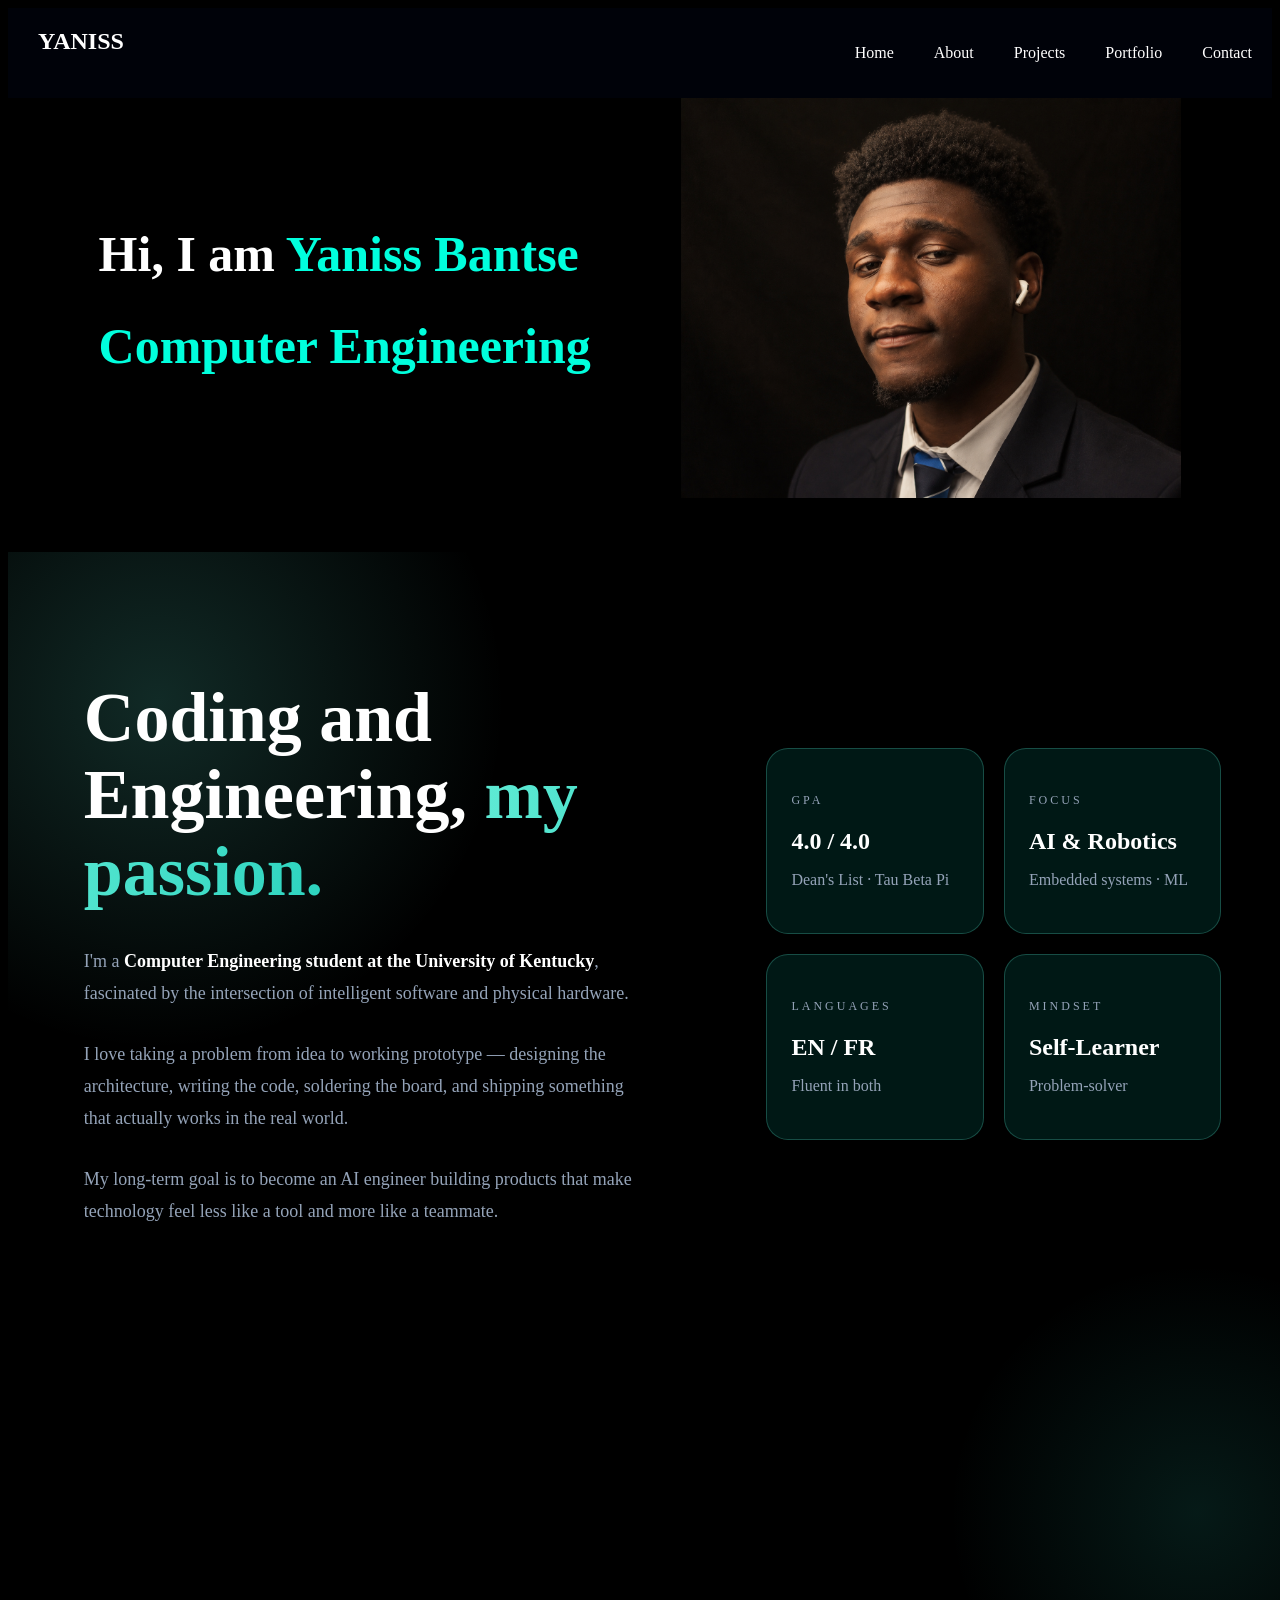
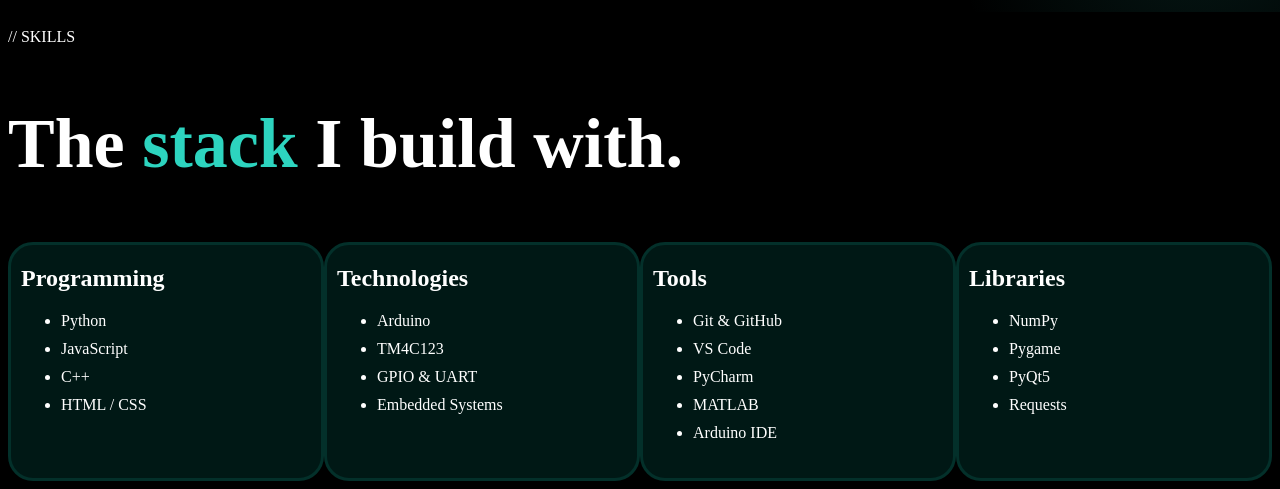
==== index.html @ 9fe417f1 "Add files via upload" ====
<!DOCTYPE html>
<html lang="en">
<head>
    <meta charset="UTF-8">
    <meta name="viewport" content="width=device-width, initial-scale=1.0">
    <link rel="stylesheet" href="style.css">
    <title>Yaniss Bantse Website</title>
</head>
<body>

    <div id="header">
            <h2 style="padding-left: 30px;">YANISS</h2>
            <nav id="navbar">
                <ul>
                    <li><a href="">Home</a></li>
                    <li><a href="">About</a></li>
                    <li><a href="">Projects</a></li>
                    <li><a href="">Portfolio</a></li>
                    <li><a href="">Contact</a></li>
                </ul>
            </nav>
    </div>
    <div id="container">
        <div id="home">
            <div id="small_intro">
            <h1>Hi, I am <span>Yaniss Bantse</span></h1>
            <h1><span>Computer Engineering</span></h1>
            </div>

            <div>
                <img src="Home_page image.png" id="home_page_image">
            </div>
        </div>

        <div class="about-section">


            <div class="about-container">

                <!-- LEFT -->
                <div class="about-left">

                    <h1>
                        Coding and Engineering,
                        <span class="gradient-text">my passion.</span>
                        
                    </h1>

                    <p>
                        I'm a <strong>Computer Engineering student at the University of Kentucky</strong>,
                        fascinated by the intersection of intelligent software and physical hardware.
                    </p>

                    <p>
                        I love taking a problem from idea to working prototype —
                        designing the architecture, writing the code, soldering the board,
                        and shipping something that actually works in the real world.
                    </p>

                    <p>
                        My long-term goal is to become an AI engineer building products
                        that make technology feel less like a tool and more like a teammate.
                    </p>

                </div>

                <!-- RIGHT -->
                <div class="about-right">

                    <div class="card">
                        <i class="fa-regular fa-bookmark"></i>
                        <h4>GPA</h4>
                        <h2>4.0 / 4.0</h2>
                        <p>Dean's List · Tau Beta Pi</p>
                    </div>

                    <div class="card">
                        <i class="fa-solid fa-brain"></i>
                        <h4>FOCUS</h4>
                        <h2>AI & Robotics</h2>
                        <p>Embedded systems · ML</p>
                    </div>

                    <div class="card">
                        <i class="fa-solid fa-earth-africa"></i>
                        <h4>LANGUAGES</h4>
                        <h2>EN / FR</h2>
                        <p>Fluent in both</p>
                    </div>

                    <div class="card">
                        <i class="fa-regular fa-lightbulb"></i>
                        <h4>MINDSET</h4>
                        <h2>Self-Learner</h2>
                        <p>Problem-solver</p>
                    </div>

                </div>

            </div>

        </div>

<!-- ================= SKILLS SECTION ================= -->

    <section class="skills-section">

        <p class="skills-label">// SKILLS</p>

        <h1 id="skills-title">
            The <span>stack</span> I build with.
        </h1>

        <div id="skills-container">

            <!-- CARD 1 -->

            <div class="skill-card">

                

                <h2>Programming</h2>

                <ul>
                    <li>Python</li>
                    <li>JavaScript</li>
                    <li>C++</li>
                    <li>HTML / CSS</li>
                </ul>

            </div>

            <!-- CARD 2 -->

            <div class="skill-card">

                

                <h2>Technologies</h2>

                <ul>
                    <li>Arduino</li>
                    <li>TM4C123</li>
                    <li>GPIO & UART</li>
                    <li>Embedded Systems</li>
                </ul>

            </div>

            <!-- CARD 3 -->

            <div class="skill-card">

                

                <h2>Tools</h2>

                <ul>
                    <li>Git & GitHub</li>
                    <li>VS Code</li>
                    <li>PyCharm</li>
                    <li>MATLAB</li>
                    <li>Arduino IDE</li>
                </ul>

            </div>

            <!-- CARD 4 -->

            <div class="skill-card">

                

                <h2>Libraries</h2>

                <ul>
                    <li>NumPy</li>
                    <li>Pygame</li>
                    <li>PyQt5</li>
                    <li>Requests</li>
                </ul>

            </div>

        </div>

    </section>
        
    </div>
</body>
</html>
---- style.css ----
body{
    background-color: black;
    color: white;
    min-height: 100vh;
}

#container{
    display: flex;
    flex-direction: column;
}

#header{
    display: flex;
    justify-content: space-between;
    position: sticky;
    top: 0;
    width: 100%;
    z-index: 1000;
    width: 100%;
    background: rgba(2, 6, 23, 0.4);
    backdrop-filter: blur(10px); 
}

#home{
    padding-bottom: 50px;
}

ul{
    display: flex;
    justify-content: space-between;
}

#navbar ul li{
    list-style: none;
    padding: 20px;
}


ul li a{
    position: relative;
    text-decoration: none;
    color: white;
}

ul li a::after{
    content: "";
    position: absolute;
    left: 0;
    bottom: -5px;
    width: 0;
    height: 3px;
    background: rgb(0, 255, 221);
    transition: width 1s ease;
}

ul li a:hover::after{
    width: 100%;
}

#home{
    display: flex;
    justify-content: space-evenly;
    align-items: center;
}

#small_intro h1{
    font-size: 50px;
}

#small_intro h1 span{
    color: rgb(0, 255, 221);
}

#home_page_image{
    width: 500px;
    height: 400px;
}

/* ================= ABOUT SECTION ================= */

.about-section{
    width: 90%;
    min-height: 100vh;
    padding: 80px 6%;
    background: black;
    overflow: hidden;
    position: relative;
}

/* BACKGROUND GLOW */

.about-section::before{
    content: "";
    position: absolute;
    width: 700px;
    height: 700px;
    background: radial-gradient(circle, rgba(94,234,212,0.18), transparent 70%);
    top: -200px;
    left: -200px;
}

.about-section::after{
    content: "";
    position: absolute;
    width: 500px;
    height: 500px;
    background: radial-gradient(circle, rgba(45,212,191,0.12), transparent 70%);
    bottom: -150px;
    right: -150px;
}

/* MAIN CONTAINER */

.about-container{
    width: 100%;
    display: flex;
    justify-content: space-between;
    align-items: center;
    gap: 40px;
    position: relative;
    z-index: 1;
}

/* ================= LEFT SIDE ================= */

.about-left{
    width: 50%;
}

.about-label{
    color: #5eead4;
    letter-spacing: 5px;
    font-size: 14px;
    margin-bottom: 30px;
    font-weight: 600;
}

.about-left h1{
    font-size: 70px;
    line-height: 1.1;
    color: white;
    margin-bottom: 35px;
    font-weight: 800;
}

.gradient-text{
    background: linear-gradient(to right, #5eead4, #2dd4bf);
    -webkit-background-clip: text;
    -webkit-text-fill-color: transparent;
}

.about-left p{
    color: #94a3b8;
    font-size: 18px;
    line-height: 1.8;
    margin-bottom: 28px;
}

.about-left strong{
    color: white;
}

/* ================= RIGHT SIDE ================= */

.about-right{
    width: 40%;
    display: grid;
    grid-template-columns: repeat(2, 1fr);
    gap: 20px;
}

.card{
    background: rgb(0, 24, 21);
    border: 1px solid rgba(94,234,212,0.25);
    border-radius: 22px;
    padding: 28px 24px;
    transition: 0.4s ease;
    backdrop-filter: blur(10px);
}

.card:hover{
    transform: translateY(-8px);
    border-color: #5eead4;
    box-shadow: 0 0 25px rgba(94,234,212,0.15);
}

.card i{
    font-size: 30px;
    color: #5eead4;
    margin-bottom: 20px;
}

.card h4{
    color: #94a3b8;
    font-size: 12px;
    letter-spacing: 3px;
    margin-bottom: 15px;
    font-weight: 500;
}

.card h2{
    font-size: 24px;
    color: white;
    margin-bottom: 10px;
}

.card p{
    color: #94a3b8;
    font-size: 16px;
}

/* ================= RESPONSIVE ================= */

@media(max-width:1100px){

    .about-container{
        flex-direction: column;
    }

    .about-left,
    .about-right{
        width: 100%;
    }

    .about-left h1{
        font-size: 55px;
    }
}

@media(max-width:700px){

    .about-section{
        padding: 60px 25px;
    }

    .about-right{
        grid-template-columns: 1fr;
    }

    .about-left h1{
        font-size: 42px;
    }

    .about-left p{
        font-size: 16px;
    }
}

#skills-title{
    font-size: 70px;

}

#skills-title span{
    color: #2dd4bf;
}

#skills-container{
    display: flex;
    flex-direction: row;
    justify-content: space-evenly;
}

.skill-card{
    width: 300px;
    min-height: 100px;
    padding-left: 10px;
    padding-bottom: 10px;
    background-color: rgb(0, 24, 21);
    border: solid rgb(3, 48, 42);
    border-radius: 25px;
    transition: 0.4s ease;
    backdrop-filter: blur(10px);
}

.skill-card:hover{
    transform: translateY(-10px);
    border-color: #3de6cc;
    box-shadow: 0 0 20px rgba(3, 39, 33, 0.15),
    0 0 60px rgba(116, 225, 187, 0.1);;    
}

.skill-card:hover::before{
    opacity: 1;
}

.skill-card ul{
    display: flex;
    flex-direction: column;
}

.skill-card ul li{
    padding-bottom: 10px;
}

/* TABLETS */

@media(max-width:1200px){

    #skills-container{
       display: grid;
        grid-template-columns: repeat(2, 1fr);
        gap: 15px;
        align-items: center;
    }

}

/* PHONES */

@media(max-width:700px){

    #skills-container{
        grid-template-columns: 1fr;
    }

}
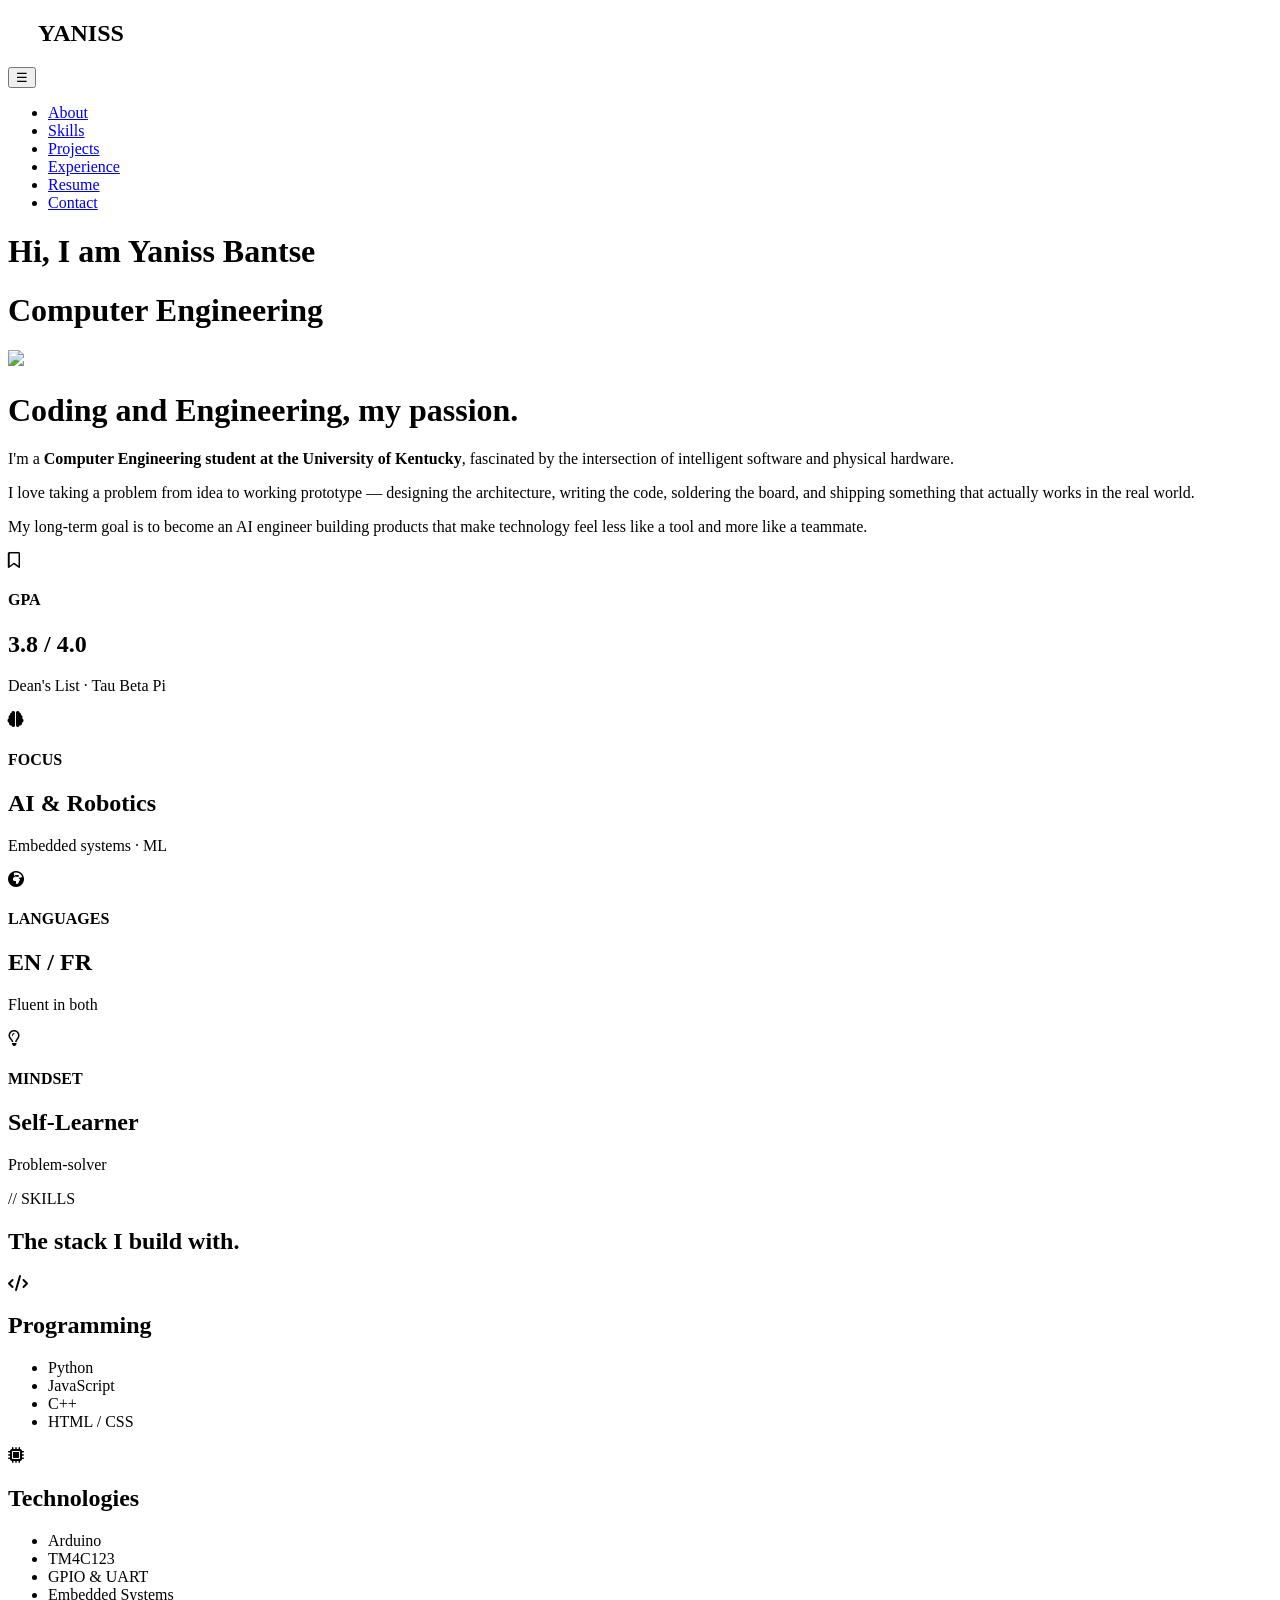
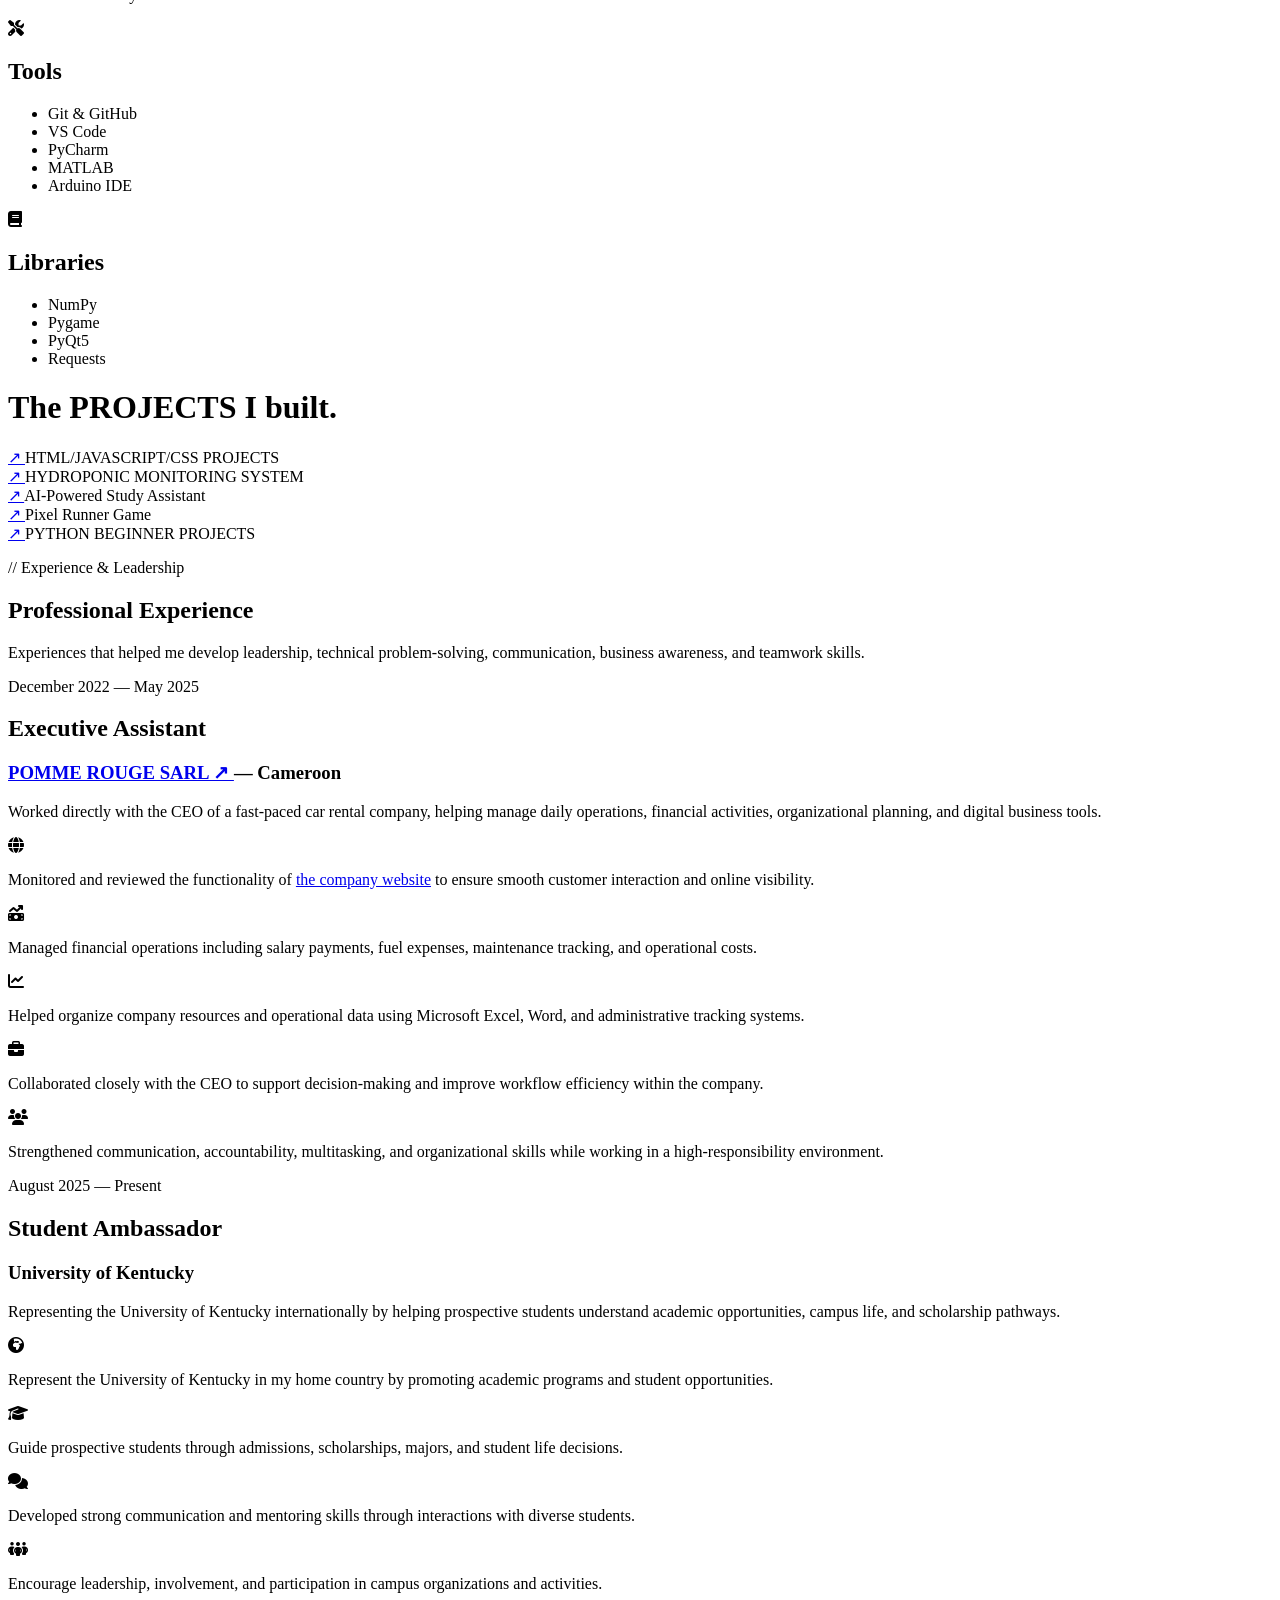
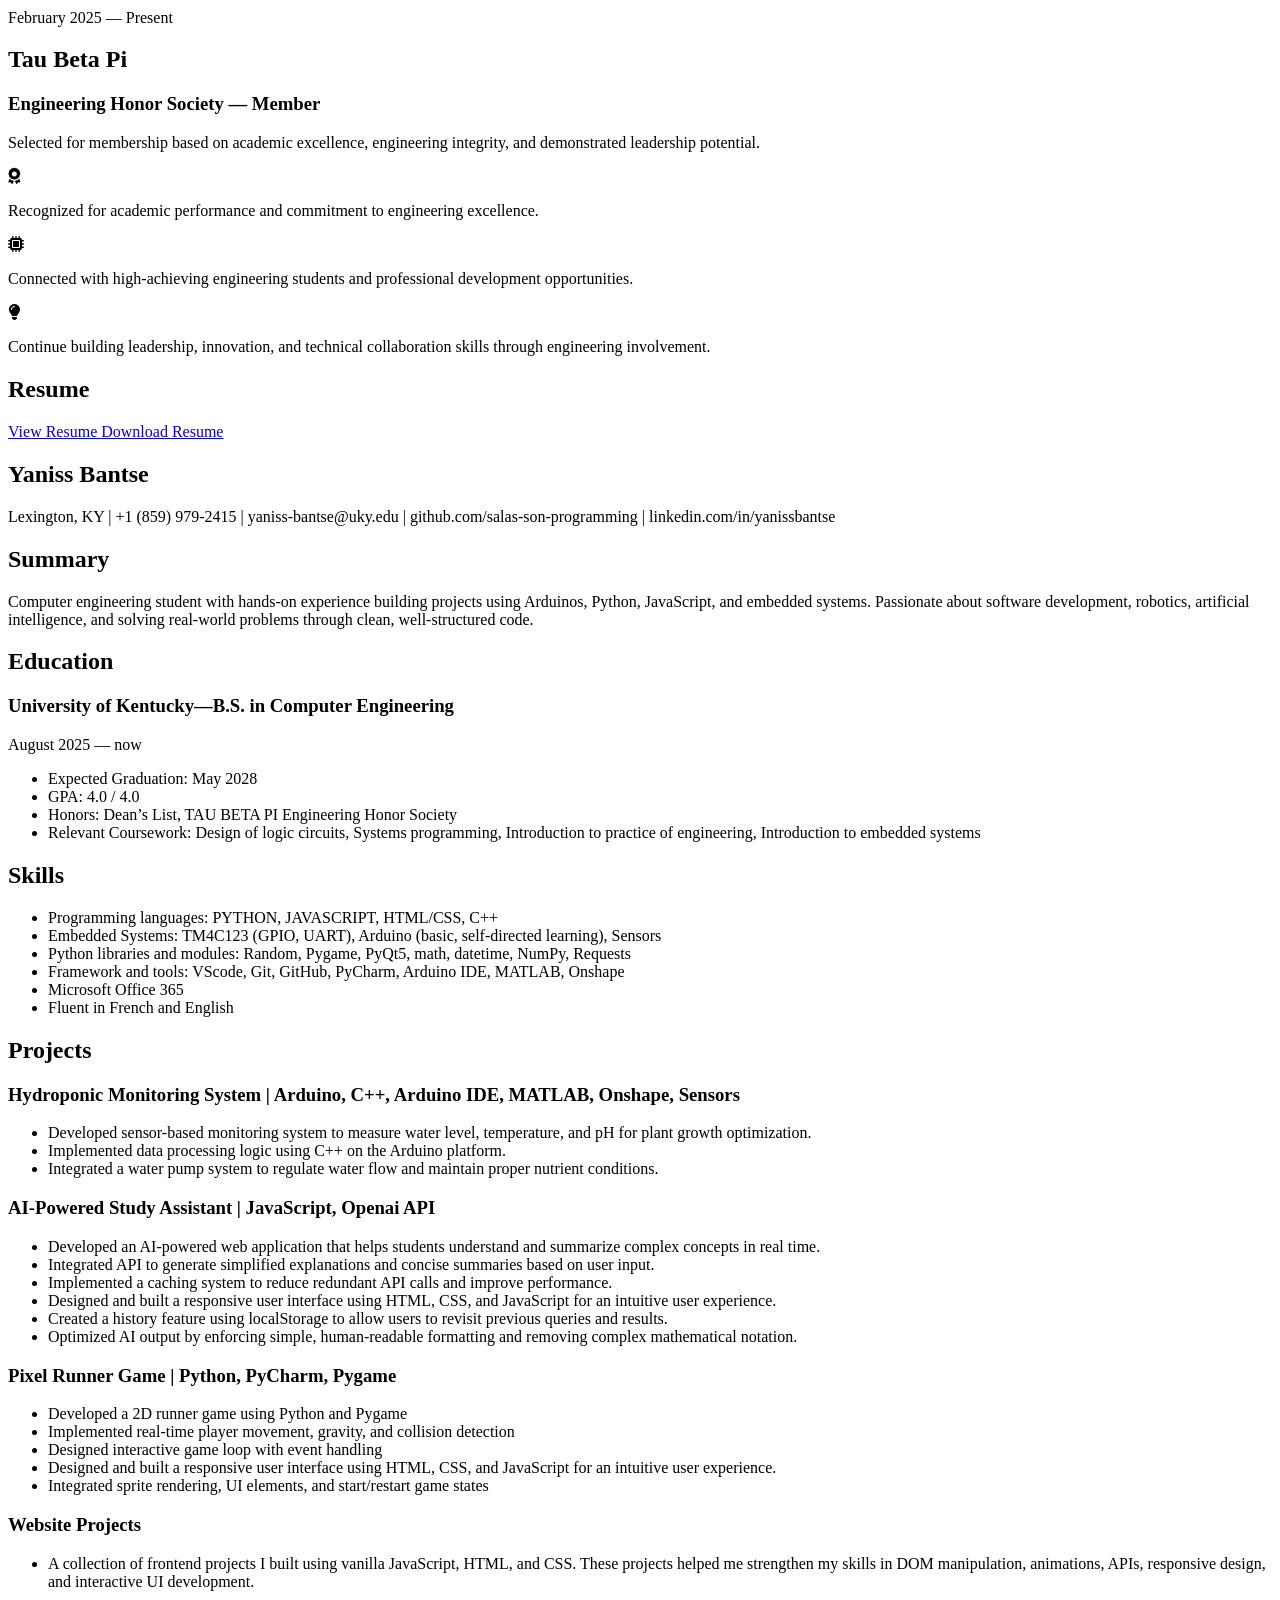
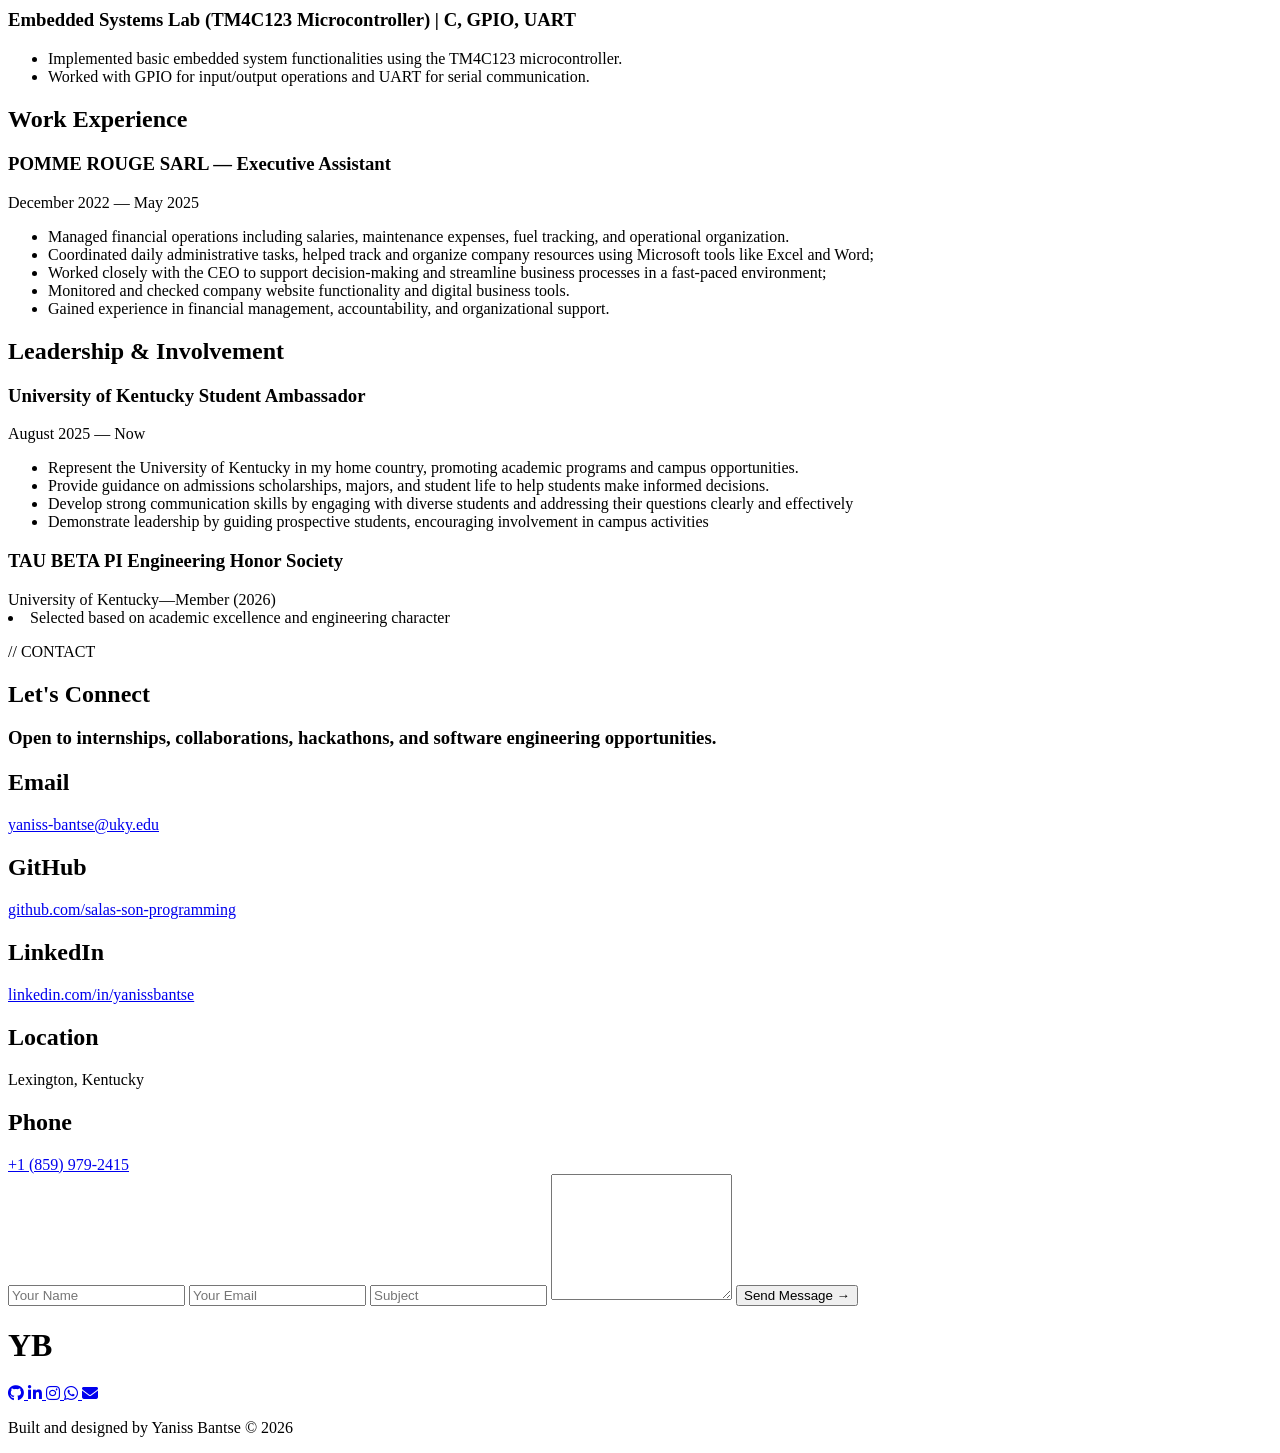
==== commit f93cddb1: "Add files via upload" ====
--- a/index.html
+++ b/index.html
@@ -4,22 +4,31 @@
     <meta charset="UTF-8">
     <meta name="viewport" content="width=device-width, initial-scale=1.0">
     <link rel="stylesheet" href="style.css">
-    <title>Yaniss Bantse Website</title>
+    <link rel="stylesheet" href="https://cdnjs.cloudflare.com/ajax/libs/font-awesome/7.0.1/css/all.min.css">
+    <link rel="stylesheet" href="https://cdnjs.cloudflare.com/ajax/libs/font-awesome/6.5.1/css/all.min.css">
+    <link rel="icon" type="image" href="favicon.jpeg">
+    <title>Yaniss Portfolio</title>
 </head>
 <body>
 
     <div id="header">
             <h2 style="padding-left: 30px;">YANISS</h2>
+            <button id="menu-btn">☰</button>
             <nav id="navbar">
                 <ul>
-                    <li><a href="">Home</a></li>
-                    <li><a href="">About</a></li>
-                    <li><a href="">Projects</a></li>
-                    <li><a href="">Portfolio</a></li>
-                    <li><a href="">Contact</a></li>
+                    <li><a href="#about-section">About</a></li>
+                    <li><a href="#skills-section">Skills</a></li>
+                    <li><a href="#projects">Projects</a></li>
+                    <li><a href="#experience-section">Experience</a></li>
+                    <li><a href="#resume-section">Resume</a></li>
+                    <li><a href="#contact-section">Contact</a></li>
                 </ul>
             </nav>
     </div>
+
+
+    </div>
+
     <div id="container">
         <div id="home">
             <div id="small_intro">
@@ -28,11 +37,11 @@
             </div>
 
             <div>
-                <img src="Home_page image.png" id="home_page_image">
-            </div>
-        </div>
-
-        <div class="about-section">
+                <img src="Home_page image.jpeg" id="home_page_image">
+            </div>
+        </div>
+
+        <div class="about-section" id="about-section">
 
 
             <div class="about-container">
@@ -70,7 +79,7 @@
                     <div class="card">
                         <i class="fa-regular fa-bookmark"></i>
                         <h4>GPA</h4>
-                        <h2>4.0 / 4.0</h2>
+                        <h2>3.8 / 4.0</h2>
                         <p>Dean's List · Tau Beta Pi</p>
                     </div>
 
@@ -103,89 +112,852 @@
 
 <!-- ================= SKILLS SECTION ================= -->
 
-    <section class="skills-section">
-
-        <p class="skills-label">// SKILLS</p>
-
-        <h1 id="skills-title">
-            The <span>stack</span> I build with.
+        <section class="skills-section" id="skills-section">
+
+            <p class="skills-label">// SKILLS</p>
+
+            <h1 id="skills-title">
+                The <span>stack</span> I build with.
+            </h1>
+
+            <div id="skills-container">
+
+                <!-- CARD 1 -->
+
+                <div class="skill-card">
+
+                    
+                    <i class="fa-solid fa-code"></i>
+                    <h2>Programming</h2>
+
+                    <ul>
+                        <li>Python</li>
+                        <li>JavaScript</li>
+                        <li>C++</li>
+                        <li>HTML / CSS</li>
+                    </ul>
+
+                </div>
+
+                <!-- CARD 2 -->
+
+                <div class="skill-card">
+
+                    
+                    <i class="fa-solid fa-microchip"></i>
+                    <h2>Technologies</h2>
+
+                    <ul>
+                        <li>Arduino</li>
+                        <li>TM4C123</li>
+                        <li>GPIO & UART</li>
+                        <li>Embedded Systems</li>
+                    </ul>
+
+                </div>
+
+                <!-- CARD 3 -->
+
+                <div class="skill-card">
+
+                    
+                    <i class="fa-solid fa-screwdriver-wrench"></i>
+                    <h2>Tools</h2>
+
+                    <ul>
+                        <li>Git & GitHub</li>
+                        <li>VS Code</li>
+                        <li>PyCharm</li>
+                        <li>MATLAB</li>
+                        <li>Arduino IDE</li>
+                    </ul>
+
+                </div>
+
+                <!-- CARD 4 -->
+
+                <div class="skill-card">
+
+                    
+                    <i class="fa-solid fa-book"></i>
+                    <h2>Libraries</h2>
+
+                    <ul>
+                        <li>NumPy</li>
+                        <li>Pygame</li>
+                        <li>PyQt5</li>
+                        <li>Requests</li>
+                    </ul>
+
+                </div>
+
+            </div>
+            
+        </section>
+
+        <div id="projects">
+
+            <h1 id="project-title">
+                The <span>PROJECTS</span> I built.
+            </h1>
+            <div id="projects-container">
+                
+        <div id="web_projects" class="project-card">
+            <a href="web_projects.html" class="project-link-arrow">
+        ↗
+            </a>    
+            <span>HTML/JAVASCRIPT/CSS PROJECTS</span>
+        </div>
+
+        <div id="hydro" class="project-card">
+            <a href="hydroponic.html" class="project-link-arrow">
+        ↗
+            </a> 
+            <span>HYDROPONIC MONITORING SYSTEM</span>
+        </div>
+
+        <div id="AI_assistant" class="project-card">
+            <a href="ai_assis.html" class="project-link-arrow">
+        ↗
+            </a> 
+            <span>AI-Powered Study Assistant</span>
+        </div>
+
+        <div id="pixel_run" class="project-card">
+            <a href="pixel_runner.html" class="project-link-arrow">
+        ↗
+            </a> 
+            <span>Pixel Runner Game</span>
+        </div>
+
+        <div id="python_projects" class="project-card">
+            <a href="https://github.com/salas-son-programming/Python_projects" class="project-link-arrow">
+        ↗
+            </a> 
+            <span>PYTHON BEGINNER PROJECTS</span>
+        </div>
+    </div>
+    </div>
+
+    <section class="experience-section" id="experience-section">
+
+        <div class="experience-header">
+
+            <p class="section-tag">// Experience & Leadership</p>
+
+            <h1>
+
+                Professional
+                <span>Experience</span>
+
+            </h1>
+
+            <p>
+
+                Experiences that helped me develop leadership,
+                technical problem-solving, communication,
+                business awareness, and teamwork skills.
+
+            </p>
+
+        </div>
+
+        <div class="timeline">
+
+            <!-- EXPERIENCE 1 -->
+
+            <div class="timeline-card">
+
+                <div class="timeline-date">
+
+                    December 2022 — May 2025
+
+                </div>
+
+                <div class="timeline-content">
+
+                    <h2>
+                        Executive Assistant
+                    </h2>
+
+                    <h3 class="company-name">
+        <a href="https://pommerouge.net/en" target="_blank">POMME ROUGE SARL ↗ </a>—
+        
+            Cameroon 
+        
+    </h3>
+
+                    <p class="experience-description">
+
+                        Worked directly with the CEO of a fast-paced
+                        car rental company, helping manage daily operations,
+                        financial activities, organizational planning,
+                        and digital business tools.
+
+                    </p>
+
+                    <div class="experience-points">
+
+
+                        <div class="point">
+
+                            <i class="fa-solid fa-globe"></i>
+
+                            <p>
+
+                                Monitored and reviewed the functionality
+                                of <a href="https://pommerouge.net/en" target="_blank" id="pomme_rouge_link">the company website</a> to ensure smooth
+                                customer interaction and online visibility.
+
+                            </p>
+
+                        </div>
+
+                        <div class="point">
+
+                            <i class="fa-solid fa-money-bill-trend-up"></i>
+
+                            <p>
+
+                                Managed financial operations including
+                                salary payments, fuel expenses,
+                                maintenance tracking, and operational costs.
+
+                            </p>
+
+                        </div>
+
+                        <div class="point">
+
+                            <i class="fa-solid fa-chart-line"></i>
+
+                            <p>
+
+                                Helped organize company resources and
+                                operational data using Microsoft Excel,
+                                Word, and administrative tracking systems.
+
+                            </p>
+
+                        </div>
+
+                        <div class="point">
+
+                            <i class="fa-solid fa-briefcase"></i>
+
+                            <p>
+
+                                Collaborated closely with the CEO to support
+                                decision-making and improve workflow efficiency
+                                within the company.
+
+                            </p>
+
+                        </div>
+
+                        <div class="point">
+
+                            <i class="fa-solid fa-users"></i>
+
+                            <p>
+
+                                Strengthened communication, accountability,
+                                multitasking, and organizational skills
+                                while working in a high-responsibility environment.
+
+                            </p>
+
+                        </div>
+
+                    </div>
+
+                </div>
+
+            </div>
+
+            <!-- EXPERIENCE 2 -->
+
+            <div class="timeline-card">
+
+                <div class="timeline-date">
+
+                    August 2025 — Present
+
+                </div>
+
+                <div class="timeline-content">
+
+                    <h2>
+                        Student Ambassador
+                    </h2>
+
+                    <h3>
+                        University of Kentucky
+                    </h3>
+
+                    <p class="experience-description">
+
+                        Representing the University of Kentucky internationally
+                        by helping prospective students understand academic
+                        opportunities, campus life, and scholarship pathways.
+
+                    </p>
+
+                    <div class="experience-points">
+
+                        <div class="point">
+
+                            <i class="fa-solid fa-earth-africa"></i>
+
+                            <p>
+
+                                Represent the University of Kentucky
+                                in my home country by promoting academic
+                                programs and student opportunities.
+
+                            </p>
+
+                        </div>
+
+                        <div class="point">
+
+                            <i class="fa-solid fa-graduation-cap"></i>
+
+                            <p>
+
+                                Guide prospective students through admissions,
+                                scholarships, majors, and student life decisions.
+
+                            </p>
+
+                        </div>
+
+                        <div class="point">
+
+                            <i class="fa-solid fa-comments"></i>
+
+                            <p>
+
+                                Developed strong communication and mentoring
+                                skills through interactions with diverse students.
+
+                            </p>
+
+                        </div>
+
+                        <div class="point">
+
+                            <i class="fa-solid fa-people-group"></i>
+
+                            <p>
+
+                                Encourage leadership, involvement,
+                                and participation in campus organizations
+                                and activities.
+
+                            </p>
+
+                        </div>
+
+                    </div>
+
+                </div>
+
+            </div>
+
+            <!-- EXPERIENCE 3 -->
+
+            <div class="timeline-card">
+
+                <div class="timeline-date">
+
+                    February 2025 — Present
+
+                </div>
+
+                <div class="timeline-content">
+
+                    <h2>
+                        Tau Beta Pi
+                    </h2>
+
+                    <h3>
+                        Engineering Honor Society — Member
+                    </h3>
+
+                    <p class="experience-description">
+
+                        Selected for membership based on academic excellence,
+                        engineering integrity, and demonstrated leadership potential.
+
+                    </p>
+
+                    <div class="experience-points">
+
+                        <div class="point">
+
+                            <i class="fa-solid fa-award"></i>
+
+                            <p>
+
+                                Recognized for academic performance
+                                and commitment to engineering excellence.
+
+                            </p>
+
+                        </div>
+
+                        <div class="point">
+
+                            <i class="fa-solid fa-microchip"></i>
+
+                            <p>
+
+                                Connected with high-achieving engineering students
+                                and professional development opportunities.
+
+                            </p>
+
+                        </div>
+
+                        <div class="point">
+
+                            <i class="fa-solid fa-lightbulb"></i>
+
+                            <p>
+
+                                Continue building leadership, innovation,
+                                and technical collaboration skills
+                                through engineering involvement.
+
+                            </p>
+
+                        </div>
+
+                    </div>
+
+                </div>
+
+            </div>
+
+        </div>
+
+    </section>
+    
+
+    <section id="resume-section">
+
+    <h1 class="resume-title">Resume</h1>
+
+    <div class="resume-buttons">
+
+        <a href="Yaniss Bantse's Resume.pdf" target="_blank" class="resume-btn">
+            View Resume
+        </a>
+
+        <a href="Yaniss Bantse's Resume.pdf" download class="resume-btn">
+            Download Resume
+        </a>
+
+    </div>
+
+    <div class="resume-container">
+
+        <!-- HEADER -->
+        <div class="resume-header">
+
+            <div>
+                <h1>Yaniss Bantse</h1>
+
+                <p>
+                    Lexington, KY |
+                    +1 (859) 979-2415 |
+                    yaniss-bantse@uky.edu |
+                    github.com/salas-son-programming |
+                    linkedin.com/in/yanissbantse
+                </p>
+            </div>
+
+        </div>
+
+
+        <!-- SUMMARY -->
+        <div class="resume-block">
+
+            <h2>Summary</h2>
+
+            <p>
+                Computer engineering student with hands-on experience
+                building projects using Arduinos, Python, JavaScript,
+                and embedded systems. Passionate about software
+                development, robotics, artificial intelligence,
+                and solving real-world problems through clean,
+                well-structured code.
+            </p>
+
+        </div>
+
+
+        <!-- EDUCATION -->
+        <div class="resume-block">
+
+            <h2>Education</h2>
+
+            <div class="resume-item">
+
+                <div class="resume-top">
+                    <h3>University of Kentucky—B.S. in Computer Engineering</h3>
+                    <span>August 2025 — now</span>
+                </div>
+
+                <ul>
+                    <li>Expected Graduation: May 2028</li>
+                    <li>GPA: 4.0 / 4.0</li>
+                    <li>Honors: Dean’s List, TAU BETA PI Engineering Honor Society </li>
+                    <li>Relevant Coursework: Design of logic circuits, Systems programming, Introduction to practice of engineering, Introduction to 
+                        embedded systems</li>
+                </ul>
+
+            </div>
+
+        </div>
+
+
+        <!-- SKILLS -->
+        <div class="resume-block">
+
+            <h2>Skills</h2>
+
+            <ul>
+                <li>Programming languages: PYTHON, JAVASCRIPT, HTML/CSS, C++ </li>
+                <li>Embedded Systems: TM4C123 (GPIO, UART), Arduino (basic, self-directed learning), Sensors </li>
+                <li>Python libraries and modules: Random, Pygame, PyQt5, math, datetime, NumPy, Requests </li>
+                <li>Framework and tools: VScode, Git, GitHub, PyCharm, Arduino IDE, MATLAB, Onshape</li>
+                <li>Microsoft Office 365</li>
+                <li>Fluent in French and English</li>
+            </ul>
+
+        </div>
+
+
+        <!-- PROJECTS -->
+        <div class="resume-block">
+
+            <h2>Projects</h2>
+
+            <div class="resume-item">
+
+                <div class="resume-top">
+                    <h3>Hydroponic Monitoring System | Arduino, C++, Arduino IDE, MATLAB, Onshape, Sensors</h3>
+                </div>
+
+                <ul>
+                    <li>Developed sensor-based monitoring system to measure water level, temperature, and pH for plant growth optimization. </li>
+                    <li>Implemented data processing logic using C++ on the Arduino platform.  </li>
+                    <li>Integrated a water pump system to regulate water flow and maintain proper nutrient conditions. </li>
+                </ul>
+
+            </div>
+
+
+            <div class="resume-item">
+
+                <div class="resume-top">
+                    <h3>AI-Powered Study Assistant | JavaScript, Openai API</h3>
+                </div>
+
+                <ul>
+                    <li>Developed an AI-powered web application that helps students understand and summarize complex concepts in real time. </li>
+                    <li>Integrated API to generate simplified explanations and concise summaries based on user input.   </li>
+                    <li>Implemented a caching system to reduce redundant API calls and improve performance. </li>
+                    <li>Designed and built a responsive user interface using HTML, CSS, and JavaScript for an intuitive user experience. </li>
+                    <li>Created a history feature using localStorage to allow users to revisit previous queries and results. </li>
+                    <li>Optimized AI output by enforcing simple, human-readable formatting and removing complex mathematical notation. </li>
+                </ul>
+
+            </div>
+
+
+            <div class="resume-item">
+
+                <div class="resume-top">
+                    <h3>Pixel Runner Game | Python, PyCharm, Pygame</h3>
+                </div>
+
+                <ul>
+                    <li> Developed a 2D runner game using Python and Pygame </li>
+                    <li>Implemented real-time player movement, gravity, and collision detection</li>
+                    <li>Designed interactive game loop with event handling  </li>
+                    <li>Designed and built a responsive user interface using HTML, CSS, and JavaScript for an intuitive user experience. </li>
+                    <li>Integrated sprite rendering, UI elements, and start/restart game states </li>
+                </ul>
+
+            </div>
+
+
+            <div class="resume-item">
+
+                <div class="resume-top">
+                    <h3>Website Projects </h3>
+                </div>
+
+                <ul>
+                    <li> A collection of frontend projects I built using vanilla JavaScript, HTML, and CSS. These projects helped me strengthen my skills in DOM manipulation, 
+                        animations, APIs, responsive design, and interactive UI development.   </li>
+                </ul>
+
+            </div>
+
+
+            <div class="resume-item">
+
+                <div class="resume-top">
+                    <h3>Embedded Systems Lab (TM4C123 Microcontroller) | C, GPIO, UART</h3>
+                </div>
+
+                <ul>
+                    <li>Implemented basic embedded system functionalities using the TM4C123 microcontroller.  </li>
+                    <li>Worked with GPIO for input/output operations and UART for serial communication. </li>
+                </ul>
+
+            </div>
+
+        </div>
+
+
+        <!-- EXPERIENCE -->
+        <div class="resume-block">
+
+            <h2>Work Experience</h2>
+
+            <div class="resume-item">
+
+                <div class="resume-top">
+                    <h3>POMME ROUGE SARL — Executive Assistant</h3>
+                    <span>December 2022 — May 2025</span>
+                </div>
+
+                <ul>
+                    <li>
+                        Managed financial operations including salaries,
+                        maintenance expenses, fuel tracking,
+                        and operational organization.
+                    </li>
+
+                    <li>
+                        Coordinated daily administrative tasks, helped track and organize company resources using Microsoft tools like Excel and Word;
+                    </li>
+
+                    <li>
+                        Worked closely with the CEO to support decision-making and streamline business processes in a fast-paced environment; 
+                    </li>
+
+                    <li>
+                        Monitored and checked company website functionality
+                        and digital business tools.
+                    </li>
+
+                    <li>
+                        Gained experience in financial management, accountability, and organizational support. 
+                    </li>
+
+                </ul>
+
+            </div>
+
+        </div>
+
+
+        <!-- LEADERSHIP -->
+        <div class="resume-block">
+
+            <h2>Leadership & Involvement</h2>
+
+            <div class="resume-item">
+
+                <div class="resume-top">
+                    <h3>University of Kentucky Student Ambassador</h3>
+                    <span>August 2025 — Now</span>
+                </div>
+
+                <ul>
+                    <li>
+                        Represent the University of Kentucky in my home country, promoting academic programs and campus opportunities. 
+                    </li>
+
+                    <li>
+                        Provide guidance on admissions scholarships, majors, and student life to help students make informed decisions.
+                    </li>
+
+                    <li>
+                        Develop strong communication skills by engaging with diverse students and addressing their questions clearly and effectively 
+                    </li>
+
+                    <li>
+                        Demonstrate leadership by guiding prospective students, encouraging involvement in campus activities
+                    </li>
+
+                </ul>
+
+            </div>
+
+
+            <div class="resume-item">
+
+                <div class="resume-top">
+                    <h3>TAU BETA PI Engineering Honor Society </h3><span>University of Kentucky—Member (2026)</span>
+                </div>
+
+                <li>Selected based on academic excellence and engineering character </li>
+
+            </div>
+
+        </div>
+
+    </div>
+
+</section>
+
+<section id="contact-section">
+
+    <div class="contact-header">
+
+        <p>// CONTACT</p>
+
+        <h1>
+            Let's <span>Connect</span>
         </h1>
 
-        <div id="skills-container">
-
-            <!-- CARD 1 -->
-
-            <div class="skill-card">
-
-                
-
-                <h2>Programming</h2>
-
-                <ul>
-                    <li>Python</li>
-                    <li>JavaScript</li>
-                    <li>C++</li>
-                    <li>HTML / CSS</li>
-                </ul>
-
-            </div>
-
-            <!-- CARD 2 -->
-
-            <div class="skill-card">
-
-                
-
-                <h2>Technologies</h2>
-
-                <ul>
-                    <li>Arduino</li>
-                    <li>TM4C123</li>
-                    <li>GPIO & UART</li>
-                    <li>Embedded Systems</li>
-                </ul>
-
-            </div>
-
-            <!-- CARD 3 -->
-
-            <div class="skill-card">
-
-                
-
-                <h2>Tools</h2>
-
-                <ul>
-                    <li>Git & GitHub</li>
-                    <li>VS Code</li>
-                    <li>PyCharm</li>
-                    <li>MATLAB</li>
-                    <li>Arduino IDE</li>
-                </ul>
-
-            </div>
-
-            <!-- CARD 4 -->
-
-            <div class="skill-card">
-
-                
-
-                <h2>Libraries</h2>
-
-                <ul>
-                    <li>NumPy</li>
-                    <li>Pygame</li>
-                    <li>PyQt5</li>
-                    <li>Requests</li>
-                </ul>
-
-            </div>
-
-        </div>
-
-    </section>
+        <h3>
+            Open to internships, collaborations,
+            hackathons, and software engineering opportunities.
+        </h3>
+
+    </div>
+
+
+    <div class="contact-container">
+
+        <!-- LEFT SIDE -->
+        <div class="contact-info">
+
+            <div class="contact-card">
+
+                <h2>Email</h2>
+
+                <a href="mailto:yaniss-bantse@uky.edu">
+                    yaniss-bantse@uky.edu
+                </a>
+
+            </div>
+
+
+            <div class="contact-card">
+
+                <h2>GitHub</h2>
+
+                <a href="https://github.com/salas-son-programming" target="_blank">
+                    github.com/salas-son-programming
+                </a>
+
+            </div>
+
+
+            <div class="contact-card">
+
+                <h2>LinkedIn</h2>
+
+                <a href="https://linkedin.com/in/yanissbantse" target="_blank">
+                    linkedin.com/in/yanissbantse
+                </a>
+
+            </div>
+
+
+            <div class="contact-card">
+
+                <h2>Location</h2>
+
+                <p>Lexington, Kentucky</p>
+
+            </div>
+
+            <div class="contact-card">
+
+                <h2>Phone</h2>
+
+                <a href="tel:+18599792415">
+                    +1 (859) 979-2415
+                </a>
+
+            </div>
+
+        </div>
+
+
+        <!-- RIGHT SIDE -->
+        <form class="contact-form">
+
+            <input type="text" placeholder="Your Name">
+
+            <input type="email" placeholder="Your Email">
+
+            <input type="text" placeholder="Subject">
+
+            <textarea 
+                placeholder="Your Message"
+                rows="8">
+            </textarea>
+
+            <button type="submit">
+                Send Message →
+            </button>
+
+        </form>
+
+    </div>
+
+</section>
+
+<footer id="footer">
+
+    <div class="footer-logo">
+        <h1>YB</h1>
+    </div>
+
+
+    <div class="footer-links">
+
+        <a href="https://github.com/salas-son-programming" target="_blank">
+            <i class="fa-brands fa-github"></i>
+        </a>
+
+        <a href="https://www.linkedin.com/in/yaniss-bantse-8ab119359" target="_blank">
+            <i class="fa-brands fa-linkedin-in"></i>
+        </a>
+
+        <a href="https://www.instagram.com/yaniss_coding?igsh=ZHNhbzZ5aHYxamlj&utm_source=qr" target="_blank">
+            <i class="fa-brands fa-instagram"></i>
+        </a>
+
+        <a href="https://wa.me/18599792415" target="_blank">
+            <i class="fa-brands fa-whatsapp"></i>
+        </a>
+
+        <a href="mailto:yaniss-bantse@uky.edu">
+            <i class="fa-solid fa-envelope"></i>
+        </a>
+
+    </div>
+
+
+    <p class="footer-text">
+        Built and designed by Yaniss Bantse © 2026
+    </p>
+
+</footer>
         
     </div>
+    <script src="index.js"></script>
 </body>
 </html>
